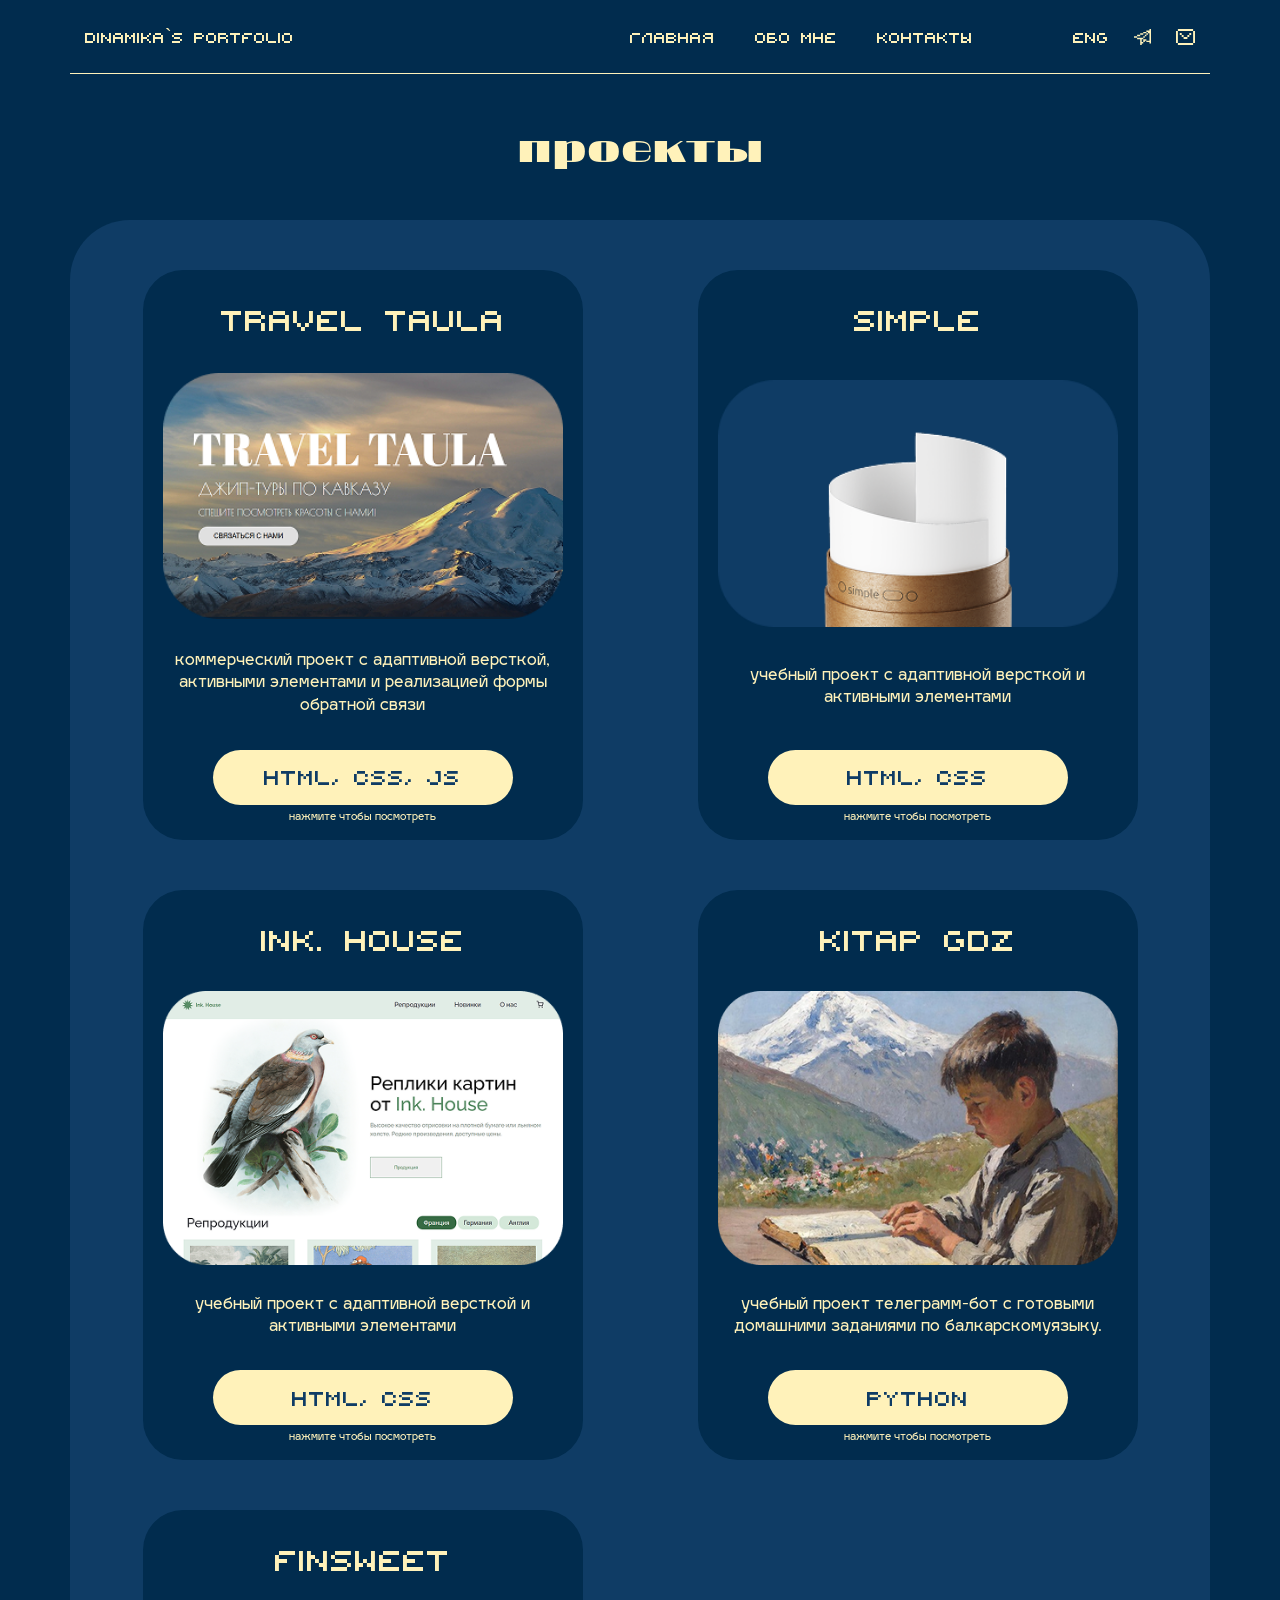
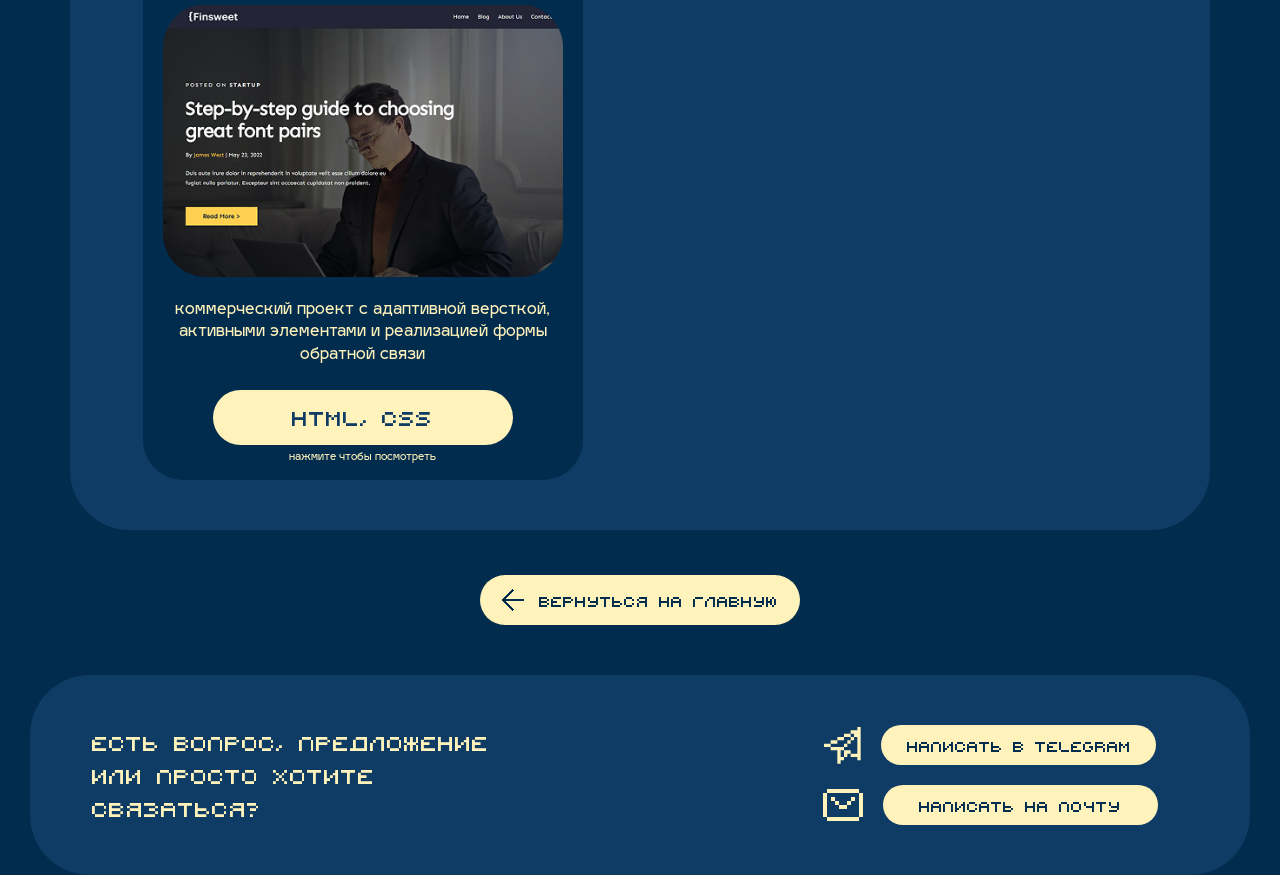
==== projects.html @ d672a6cc "Обновление портфолио" ====
<!DOCTYPE html>
<html lang="ru">
<head>
    <meta charset="UTF-8">
    <meta name="viewport" content="width=device-width, initial-scale=1.0">
    <title>Dinamika`s projects</title>
    <link rel="stylesheet" href="style.css">
</head>
<body class="projects-body">
    <header class="header">
        <div class="container">
            <h2 class="header-title">Dinamika`s portfolio</h2>
            <div class="header-btns">
                <nav class="header-orient-btns">
                    <a href="index.html" class="header-btn" id="header-text">Главная</a>
                    <a href="index.html#aboutme" class="header-btn" id="header-text">Обо мне</a>
                    <a href="index.html#contacts" class="header-btn" id="header-text">Контакты</a>
                </nav> 
                <nav class="header-contact-btns"> 
                    <a class="header-lang-a" id="header-text">ENG</a>
                    <a class="header-contact-btn" id="header-text" href="https://t.me/wuqepo"><svg width="17" height="16" viewBox="0 0 17 16" fill="none" xmlns="http://www.w3.org/2000/svg"> <path d="M15.4545 14.5455H17V0H15.4545V1.45455H12.3636V2.90909H13.9091V4.36364H15.4545V11.6364H12.3636V13.0909H15.4545V14.5455ZM0 8.72727H3.09091V7.27273H0V8.72727ZM6.18182 16H7.72727V14.5455H9.27273V13.0909H7.72727V10.1818H9.27273V8.72727H3.09091V10.1818H6.18182V16ZM3.09091 7.27273H6.18182V5.81818H3.09091V7.27273ZM9.27273 13.0909H10.8182V11.6364H12.3636V10.1818H9.27273V13.0909ZM9.27273 8.72727H10.8182V7.27273H9.27273V8.72727ZM6.18182 5.81818H9.27273V4.36364H6.18182V5.81818ZM10.8182 7.27273H12.3636V5.81818H10.8182V7.27273ZM9.27273 4.36364H12.3636V2.90909H9.27273V4.36364ZM12.3636 5.81818H13.9091V4.36364H12.3636V5.81818Z" fill="currentColor" /></svg></a>
                    <a class="header-contact-btn" id="header-text" href="mailto:dinara.otarowa@yandex.ru"><svg width="19" height="16" viewBox="0 0 19 16" fill="none" xmlns="http://www.w3.org/2000/svg">
  <path d="M3.8 4H5.7V6H3.8V4ZM5.7 6H7.6V8H5.7V6ZM15.2 4H13.3V6H15.2V4ZM13.3 6H11.4V8H13.3V6ZM7.6 8H11.4V10H7.6V8ZM0 2H1.9V14H0V2ZM17.1 2H19V14H17.1V2ZM1.9 0H17.1V2H1.9V0ZM1.9 14H17.1V16H1.9V14Z" fill="currentColor" />
</svg></a>
                </nav>
            </div>
        </div>
    </header>
    <main class="main">
        <p class="project-title">проекты</p>
        <div class="container">
            <div class="dark-card">
                <p class="title-card">travel taula</p>
                <img src="IMAGES/card-img1.png" alt="img" class="img-card">
                <p class="desc-card">коммерческий проект с адаптивной версткой, активными элементами и реализацией формы обратной связи</p>
                <div class="btns-card">
                    <button class="btn-card">html, css, js</button>
                    <p class="card-mini-desc">нажмите чтобы посмотреть</p>
                </div>
            </div>
            <div class="dark-card">
                <p class="title-card">simple</p>
                <img src="IMAGES/card-img2.png" alt="img" class="img-card">
                <p class="desc-card">учебный проект с адаптивной версткой и активными элементами</p>
                <div class="btns-card">
                    <button class="btn-card">html, css</button>
                    <p class="card-mini-desc">нажмите чтобы посмотреть</p>
                </div>
            </div>
            <div class="dark-card">
                <p class="title-card">ink. house</p>
                <img src="IMAGES/card-img3.png" alt="img" class="img-card">
                <p class="desc-card">учебный проект с адаптивной версткой и активными элементами</p>
                <div class="btns-card">
                    <button class="btn-card">html, css</button>
                    <p class="card-mini-desc">нажмите чтобы посмотреть</p>
                </div>
            </div>
            <div class="dark-card">
                <p class="title-card">kitap GDZ</p>
                <img src="IMAGES/card-img4.png" alt="img" class="img-card">
                <p class="desc-card">учебный проект телеграмм-бот с готовыми домашними заданиями по балкарскомуязыку.</p>
                <div class="btns-card">
                    <button class="btn-card">python</button>
                    <p class="card-mini-desc">нажмите чтобы посмотреть</p>
                </div>
            </div>
            <div class="dark-card">
                <p class="title-card">finsweet</p>
                <img src="IMAGES/card-img5.png" alt="img" class="img-card">
                <p class="desc-card">коммерческий проект с адаптивной версткой, активными элементами и реализацией формы обратной связи</p>
                <div class="btns-card">
                    <button class="btn-card">html, css</button>
                    <p class="card-mini-desc">нажмите чтобы посмотреть</p>
                </div>
            </div>
        </div>
        <button class="backtomain-btn">
            <svg width="22" height="22" viewBox="0 0 22 22" fill="none" xmlns="http://www.w3.org/2000/svg">
            <path d="M22 [base64]" fill="#012C4E" /></svg>
            <a class="backtomain" href="index.html">вернуться на главную</a>
        </button>
                <section class="contacts" id="contacts">
            <div class="container">
                <p class="contancts-desc">Есть вопрос, предложение<br>или просто хотите<br>связаться?</p>
                <div class="contancts-btns">
                    <div class="contact-tg-btn">
                        <svg width="37" height="37" viewBox="0 0 37 37" fill="none" xmlns="http://www.w3.org/2000/svg">
  <path d="M33.3333 33.3333H36.6667V0H33.3333V3.33333H26.6667V6.66667H30V10H33.3333V26.6667H26.6667V30H33.3333V33.3333ZM0 20H6.66667V16.6667H0V20ZM13.3333 36.6667H16.6667V33.3333H20V30H16.6667V23.3333H20V20H6.66667V23.3333H13.3333V36.6667ZM6.66667 16.6667H13.3333V13.3333H6.66667V16.6667ZM20 30H23.3333V26.6667H26.6667V23.3333H20V30ZM20 20H23.3333V16.6667H20V20ZM13.3333 13.3333H20V10H13.3333V13.3333ZM23.3333 16.6667H26.6667V13.3333H23.3333V16.6667ZM20 10H26.6667V6.66667H20V10ZM26.6667 13.3333H30V10H26.6667V13.3333Z" fill="#FFF2BA" /></svg>
                        <a href="https://t.me/wuqepo"><button class="tg-btn">написать в Telegram</button></a>
                    </div>
                    <div class="contact-mail-btn">
                        <svg width="40" height="32" viewBox="0 0 40 32" fill="none" xmlns="http://www.w3.org/2000/svg">
  <path d="M8 8H12V12H8V8ZM12 12H16V16H12V12ZM32 8H28V12H32V8ZM28 12H24V16H28V12ZM16 16H24V20H16V16ZM0 4H4V28H0V4ZM36 4H40V28H36V4ZM4 0H36V4H4V0ZM4 28H36V32H4V28Z" fill="#FFF2BA" />
                        </svg>
                        <a href="mailto:dinara.otarowa@yandex.ru"><button class="mail-btn">написать на почту</button></a>
                    </div>
                </div>
            </div>
        </section>
    </main>
</body>
</html>
---- style.css ----
@font-face {
    font-family: 'PIXY';
    /* Точное имя файла в той же папке */
    src: url('FONTS/PIXY.ttf') format('truetype');
    font-weight: normal;
    font-style: normal;
}

@font-face {
    font-family: '20db';
    src: url('FONTS/20db.otf') format('opentype'); /* Если файл .otf, то format('opentype') */
    font-weight: normal;
    font-style: normal;
}
@font-face {
    font-family: 'Igra Sans';
    src: url('FONTS/IgraSans.otf') format('opentype'); /* Если файл .otf, то format('opentype') */
    font-weight: normal;
    font-style: normal;
}


:root {
    --5: #FFE873;
    --4: #03415A;
    --3: #012c4e;
	--2: #0f3c65;
	--1: #fff2ba;
    --font-family: "PIXY", sans-serif;
    --second-family: "Igra Sans", sans-serif;
    --third-family: "Inter", sans-serif;
    --font3: "Consolas", sans-serif;
    --font4: "Bondi", sans-serif;
    --font-weight-regular: 400;
}

body {
    background-color: #0F3C65;
    margin:0;
}

button {
    cursor: pointer;
}

button:hover {
    transform: translateY(-2px);
}

p,
h2,
img {
    margin: 0px;
}

a{
    color: #000000;
    text-decoration: none;
    cursor: pointer;
}

a img:hover{
    color: #E8D88F;
}

button {
    background: none;
    border: none;
    padding: 0;
}
.container{
    padding: 0 15px 0 15px;
    min-width: 1110px;
}


/* HEADER */
#header-text {
    font-family: var(--font-family);
    font-weight: 400;
    font-size: 20px;
    color: var(--1);
}

#header-text:hover{
    color: #E8D88F;
}
.header {
    display: flex;
    justify-content: center;
    align-items: center;
}
.header .container {
    display: flex;
    flex-direction: row;
    align-items: center;
    justify-content: space-between;
    border-bottom: 1px solid var(--1);
    padding: 25px 15px 25px 15px;

}
.header-title {
    font-family: var(--font-family);
    font-weight: 400;
    font-size: 20px;
    color: var(--1);
}
.header-btns {
    display: flex;
    flex-direction: row;
    justify-content: space-between;
    align-items: center;
    gap: 100px;
}
/* .header-btn {
} */
.header-contact-btns {
    display: flex;
    flex-direction: row;
    align-items: center;
    justify-content: center;
    gap: 25px;
}
.header-orient-btns {
    display: flex;
    flex-direction: row;
    align-items: center;
    justify-content: center;
    gap: 40px;
}
.header-contact-btn {
    display: flex;
    flex-direction: row;
    align-items: center;
    justify-content: center;
    color: var(--1);
}
.header-contact-btn:hover{
    color: #E8D88F;
}

.welcome {
    display: flex;
    align-items: center;
    justify-content: center;
    margin-top: 80px;
}
.welcome .container {
    display: flex;
    flex-direction: row;
    justify-content: center;
    align-items: center;
    width: 1140px;
    height: 440px;
    background-color: var(--3);
    border-radius: 60px;
}
.welcome-text {
    display: flex;
    flex-direction: column;
    gap: 40px;
}
.welcome-title {
    font-weight: 400;
    font-size: 48px;
    text-align: center;
    color: #fff;
    font-family: var(--second-family);
}
.hi-img {
    width: 60px;
    height: auto;
}
.welcome-desc {
    font-weight: var(--font-weight-regular);
    font-size: 18px;
    line-height: 1.7;
    color: #fff;
    font-family: var(--second-family);
    width: 350px;
}
.welcome-btns {
    display: flex;
    gap: 25px;
}
.welcome-btn {
    font-family: var(--font-family);
    font-size: 18px;
    color: var(--3);
    width: 150px;
    height: 37px;
    border-radius: 30px;
    background-color: var(--5);
}
.welcome-btn:hover {
    background-color: #E8D35A;

}
.welcome-img {
    align-self: flex-end;
}

.welcome-img:hover {
    transform: scale(0.9);
}

#welcome-desc-span {
    color: var(--1);
}
/* PROJECTS */
.projects {
    display: flex;
    align-items: center;
    justify-content: center;
    margin-top: 115px;
}
.projects .container {
    position: relative;
    min-height: 1000px;
    /* display: flex;
    flex-direction: column;
    align-items: flex-end;
    justify-content: center; */
}
.PROJECTS-title1 {
    position: absolute;
    top: 115px;
    left: 75px;

    font-family: var(--font4);
    font-weight: 400;
    font-size: 120px;
    color: var(--5);
}
.PROJECTS-title2 {
    position: absolute;
    top: 520px;
    left: 490px;

    font-family: var(--font4);
    font-weight: 400;
    font-size: 120px;
    text-align: center;
    color: var(--5);
}
.project-card1 {
    position: absolute;
    top: 0;
    left: 460px;
    z-index: 1;
    
    display: flex;
    flex-direction: column;
    align-items: center;
    justify-content: center;
    padding: 10px 10px 5px 25px;
    width: 600px;
    height: 370px;
    background: var(--3);
    border-radius: 40px;
    box-shadow: 0 4px 12px rgba(0, 0, 0, 0.15);
}

.project-card1:hover {
    transform: translateY(2px);
}
.project-card2 {
    position: absolute;
    top: 410px;
    left: 40px;
    z-index: 1;

    display: flex;
    flex-direction: column;
    align-items: center;
    justify-content: center;
    padding: 10px 10px 5px 25px;
    width: 600px;
    height: 370px;
    background: var(--3);
    border-radius: 40px;
    box-shadow: 0 4px 12px rgba(0, 0, 0, 0.15);
}
.project-card2:hover {
    transform: translateY(2px);
}
.card-title {
    font-family: var(--font-family);
    font-size: 33px;
    text-align: center;
    color: var(--1);
    font-weight: 400;
}
.card-img-and-desc{
    display: flex;
    flex-direction: row;
    align-items: center;
    gap: 15px;
}
.card-desc {
    font-family: var(--second-family);
    font-weight: 400;
    font-size: 20px;
    line-height: 1.5;
    text-align: center;
    color: var(--1);
}
.card-img {
    margin: 20px 0 20px 0;
}
.card-btns {
    display: flex;
    flex-direction: column;
    align-self: flex-start;
    margin-left: 50px;
    gap: 5px;
}
.card-btn {
    border-radius: 50px;
    height: 39px;
    width: 240px;
    font-family: var(--font-family);
    font-size: 20px;
    text-align: center;
    color: var(--2);
    font-weight: 400;
    background: var(--1)
}
.card-mini-desc {
    font-family: var(--second-family);
    font-size: 10px;
    line-height: 1.5;
    text-align: center;
    color: var(--1);
    font-weight: 400;
}
.projects-all-btn {
    display: flex;
    flex-direction: row;
    justify-content: center;
    align-items: center;
    gap: 15px;

    position: absolute;
    top: 840px;
    left: 280px;

    font-family: var(--font-family);
    font-weight: 400;
    font-size: 34px;
    color: var(--5);
    border-radius: 80px;
    width: 590px;
    height: 96px;
    background: var(--3);
}
.watch-all {
    font-family: var(--font-family);
    font-weight: 400;
    font-size: 34px;
    text-align: center;
    color: var(--5);
}
.projects-all-btn:hover {
    background-color: #042947;
    transform: translateY(-2px);
}

/* ABOUT ME */

.aboutme {
    display: flex;
    align-items: center;
    justify-content: center;
    background-color: var(--3);
    padding: 90px 0 90px 0;
}
.aboutme .container {
    position: relative;
}
.aboutme-title {
    font-family: var(--font4);
    font-weight: 400;
    font-size: 40px;
    color: var(--5);
}
#aboutme-title-part {
    font-family: "20db", sans-serif;
    font-size: 55px;
}
.aboutme-bg-img {
    position: relative;
}
.about-me-text {
    position: absolute;
    top: 420px;
    left: 225px;
    width: 350px;
    height: 350px;
    font-family: var(--font3);
    font-weight: 400;
    font-size: 21px;
    line-height: 1.3;
    color: #002576;
}
/* TITLE OF CONTACTS */
.contacts-title-section{
    display: flex;
    justify-content: center;
    align-items: center;
    margin: 40px 0 40px 0;
}
.contacts-title {
    align-self: center;
    font-family: '20db';
    font-weight: 400;
    font-size: 30px;
    color: var(--5);
}
/* CONTACTS */

.contacts {
    display: flex;
    flex-direction: column;
    align-items: center;
    justify-content: center;
    background-color: var(--3)
}
.contacts .container {
    display: flex;
    flex-direction: row;
    align-items: center;
    justify-content: center;
    gap: 290px;
    padding: 50px 55px 50px 55px;
}
.contancts-desc {
    font-family: var(--font-family);
    font-weight: 400;
    font-size: 29px;
    color: var(--1);
}
.contancts-btns {
    display: flex;
    flex-direction: column;
    gap: 20px;
}
.contact-tg-btn {
    display: flex;
    flex-direction: row;
    gap:20px;
    align-items: center;
    justify-content: center;
}
.contact-mail-btn{
    display: flex;
    flex-direction: row;
    gap:20px;
    align-items: center;
    justify-content: center;
}
.tg-btn {
    background-color: var(--1);
    font-family: var(--font-family);
    font-weight: 400;
    font-size: 20px;
    color: var(--3);
    border-radius: 30px;
    width: 275px;
    height: 40px;
}
.tg-btn:hover{
    background-color: #E8D88F;
}
.mail-btn {
    background-color: var(--1);
    font-family: var(--font-family);
    font-weight: 400;
    font-size: 20px;
    color: var(--3);
    border-radius: 30px;
    width: 275px;
    height: 40px;
}
.mail-btn:hover{
    background-color: #E8D88F;
}

/* PROJECTS HTML */
.projects-body{
    background-color: var(--3);

}
.main {
    display: flex;
    flex-direction: column;
    align-items: center;
    justify-content: center;
    margin-top: 50px;
}
.project-title {
    font-family: '20db';
    font-weight: 400;
    font-size: 35px;
    text-align: center;
    color: var(--1);
}
.main .container {
    display: grid;
    grid-template-columns: repeat(2, 1fr);
    margin-top: 50px;
    justify-items: center;
    row-gap: 50px;
    background-color: var(--2);
    border-radius: 60px;
    padding-top: 50px;
    padding-bottom: 50px;
}
.dark-card {
    display: flex;
    flex-direction: column;
    justify-content: space-between;

    padding: 25px 20px 15px 20px;
    gap: 20px;

    border-radius: 40px;
    width: 400px;
    height: 530px;
    background: var(--3
    );
    /* box-shadow: 0px 7px 4px 0 rgba(255, 242, 186, 0.21); /подсветка карточек, пока что уберу */
}
.title-card {
    font-family: var(--font-family);
    font-weight: 400;
    font-size: 40px;
    text-align: center;
    color: var(--1);
}
.desc-card {
    font-family: var(--second-family);
    font-weight: 400;
    font-size: 15px;
    line-height: 1.5;
    text-align: center;
    color: var(--1);
}
.btns-card {
    display: flex;
    flex-direction: column;
    align-items: center;
    gap: 5px;
}
.btn-card {
    border-radius: 50px;
    width: 300px;
    height: 55px;
    background-color: var(--1);

    font-family: var(--font-family);
    font-weight: 400;
    font-size: 28px;
    text-align: center;
    color: var(--2);
}

/* .light-card {
    display: flex;
    flex-direction: column;

    padding: 25px 20px 10px 20px;
    gap: 20px;

    border-radius: 40px;
    width: 400px;
    height: 520px;
    background: var(--1);

    box-shadow: 3px 5px 4px 0 rgba(255, 242, 186, 0.21);
}
.light-card .title-card,
.light-card .desc-card,
.light-card .card-mini-desc {
    color: var(--2);
}
.light-card .btn-card{
    background-color: var(--3);
    color:var(--1);
} */

.backtomain-btn {
    display: flex;
    flex-direction: row;
    justify-content: center;
    align-items: center;
    gap: 15px;

    margin-top: 45px;

    font-family: var(--font-family);
    font-weight: 400;
    font-size: 20px;
    color: var(--3);
    border-radius: 80px;
    width: 320px;
    height: 50px;
    background: var(--1);
}
.backtomain {
    font-family: var(--font-family);
    font-weight: 400;
    font-size: 20px;
    text-align: center;
    color: var(--3);
}
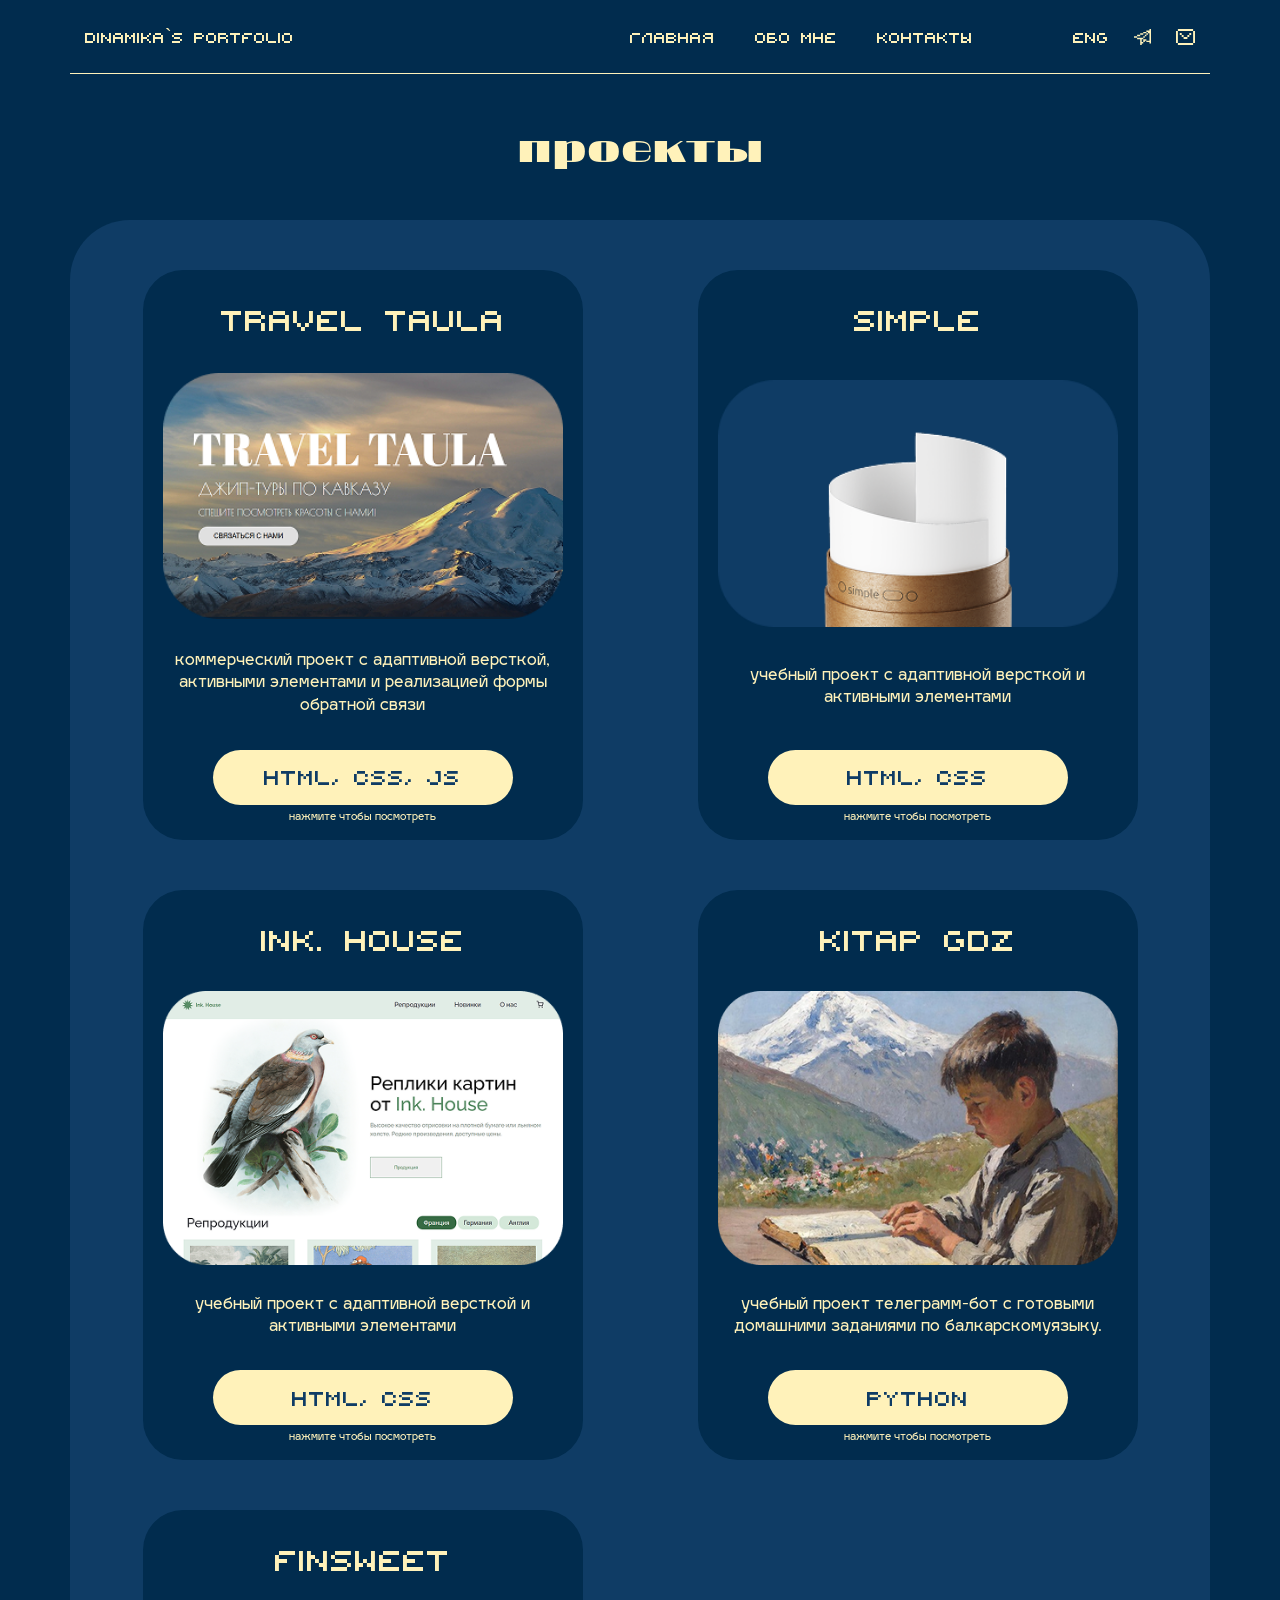
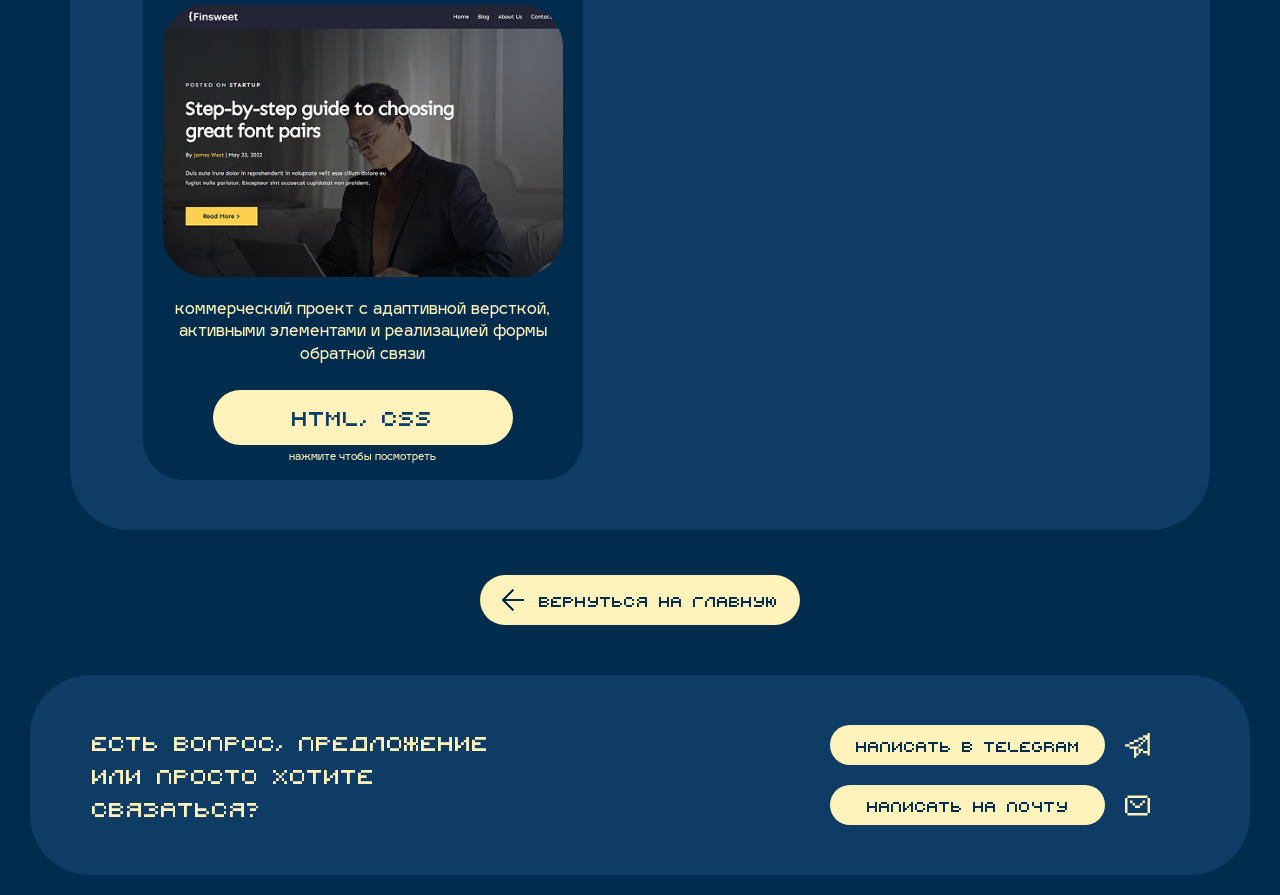
==== commit f17daf5b: "Обновление страниц портфолио" ====
--- a/projects.html
+++ b/projects.html
@@ -85,15 +85,15 @@
                 <p class="contancts-desc">Есть вопрос, предложение<br>или просто хотите<br>связаться?</p>
                 <div class="contancts-btns">
                     <div class="contact-tg-btn">
-                        <svg width="37" height="37" viewBox="0 0 37 37" fill="none" xmlns="http://www.w3.org/2000/svg">
+                        <a href="https://t.me/wuqepo"><button class="tg-btn">написать в Telegram</button></a>
+                        <svg width="25" height="25" viewBox="0 0 37 37" fill="none" xmlns="http://www.w3.org/2000/svg">
   <path d="M33.3333 33.3333H36.6667V0H33.3333V3.33333H26.6667V6.66667H30V10H33.3333V26.6667H26.6667V30H33.3333V33.3333ZM0 20H6.66667V16.6667H0V20ZM13.3333 36.6667H16.6667V33.3333H20V30H16.6667V23.3333H20V20H6.66667V23.3333H13.3333V36.6667ZM6.66667 16.6667H13.3333V13.3333H6.66667V16.6667ZM20 30H23.3333V26.6667H26.6667V23.3333H20V30ZM20 20H23.3333V16.6667H20V20ZM13.3333 13.3333H20V10H13.3333V13.3333ZM23.3333 16.6667H26.6667V13.3333H23.3333V16.6667ZM20 10H26.6667V6.66667H20V10ZM26.6667 13.3333H30V10H26.6667V13.3333Z" fill="#FFF2BA" /></svg>
-                        <a href="https://t.me/wuqepo"><button class="tg-btn">написать в Telegram</button></a>
                     </div>
                     <div class="contact-mail-btn">
-                        <svg width="40" height="32" viewBox="0 0 40 32" fill="none" xmlns="http://www.w3.org/2000/svg">
+                        <a href="mailto:dinara.otarowa@yandex.ru"><button class="mail-btn">написать на почту</button></a>
+                        <svg width="25" height="25" viewBox="0 0 40 32" fill="none" xmlns="http://www.w3.org/2000/svg">
   <path d="M8 8H12V12H8V8ZM12 12H16V16H12V12ZM32 8H28V12H32V8ZM28 12H24V16H28V12ZM16 16H24V20H16V16ZM0 4H4V28H0V4ZM36 4H40V28H36V4ZM4 0H36V4H4V0ZM4 28H36V32H4V28Z" fill="#FFF2BA" />
                         </svg>
-                        <a href="mailto:dinara.otarowa@yandex.ru"><button class="mail-btn">написать на почту</button></a>
                     </div>
                 </div>
             </div>
--- a/style.css
+++ b/style.css
@@ -34,6 +34,10 @@
     --font-weight-regular: 400;
 }
 
+html{
+    scroll-behavior: smooth;
+}
+
 body {
     background-color: #0F3C65;
     margin:0;
@@ -424,13 +428,17 @@
     flex-direction: column;
     align-items: center;
     justify-content: center;
-    background-color: var(--3)
+    margin-bottom: 20px;
 }
 .contacts .container {
     display: flex;
     flex-direction: row;
     align-items: center;
     justify-content: center;
+
+    background-color: var(--3);
+    border-radius: 60px;
+
     gap: 290px;
     padding: 50px 55px 50px 55px;
 }
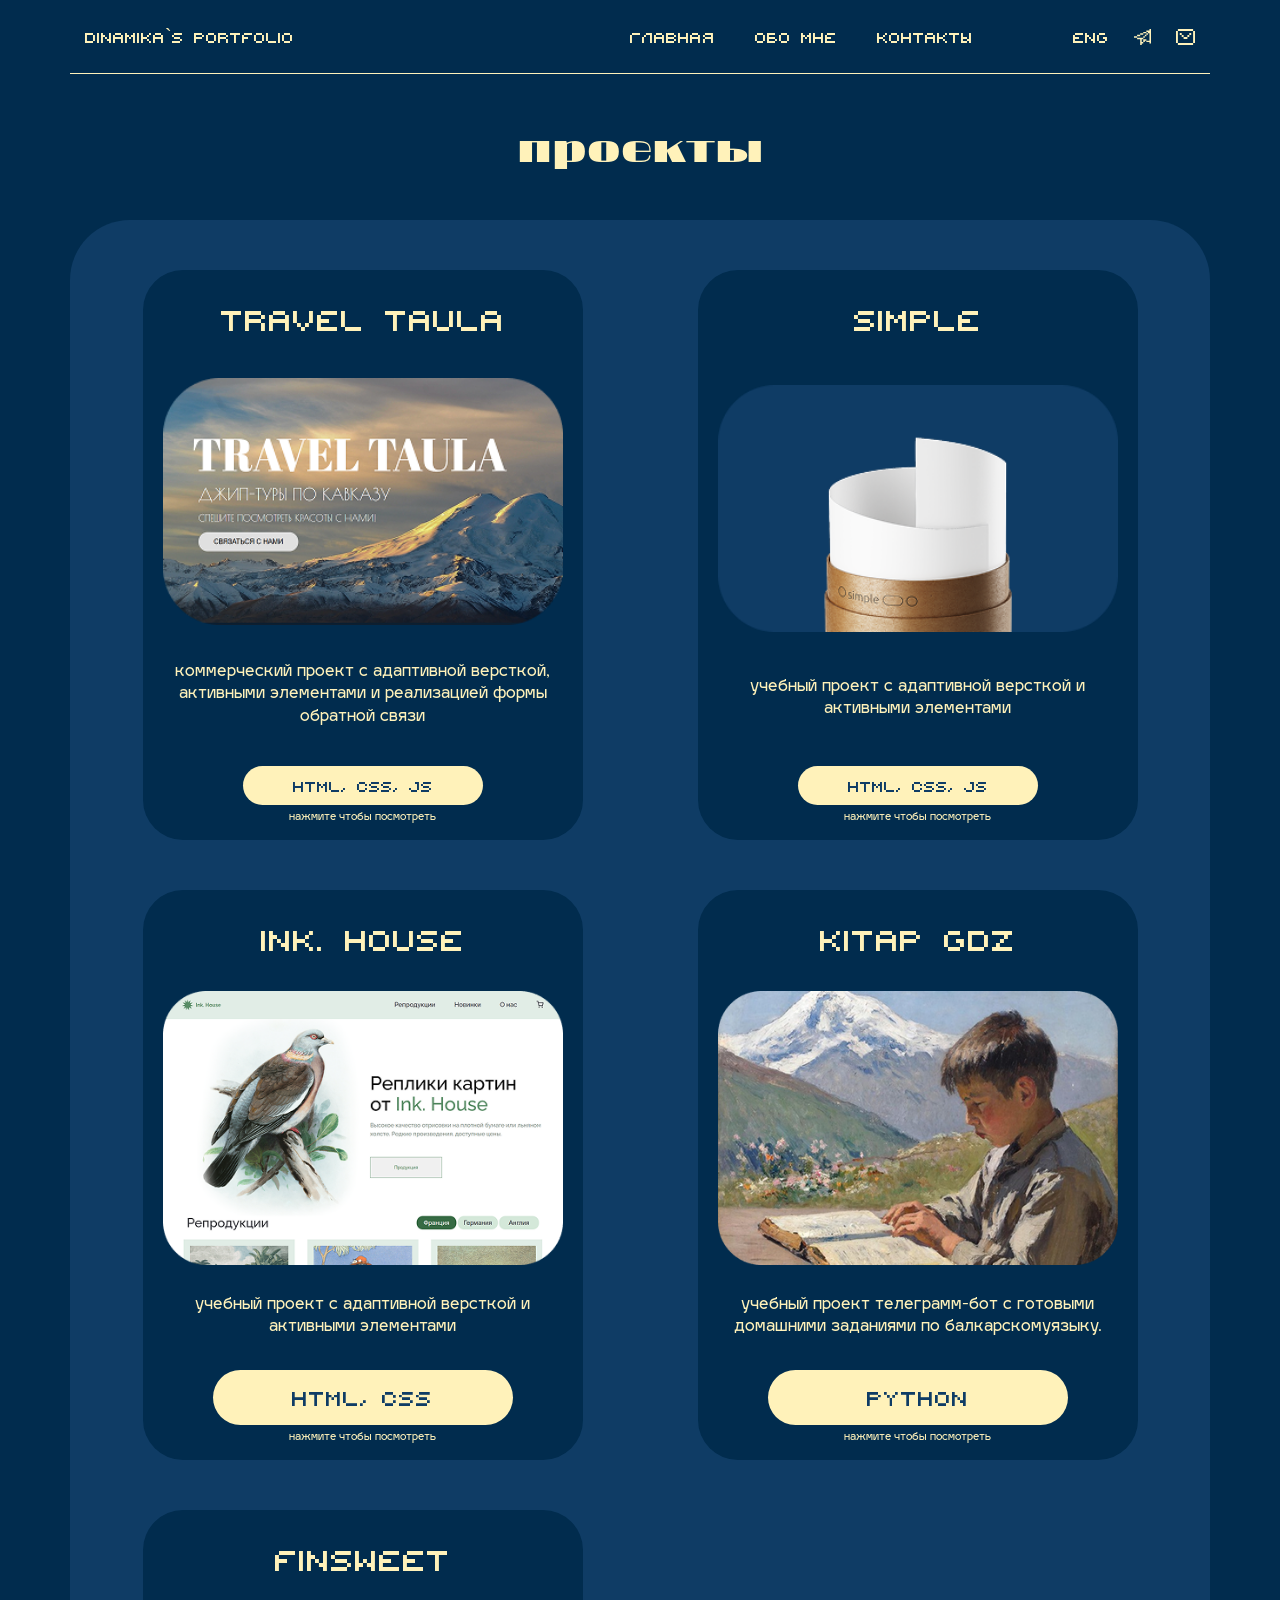
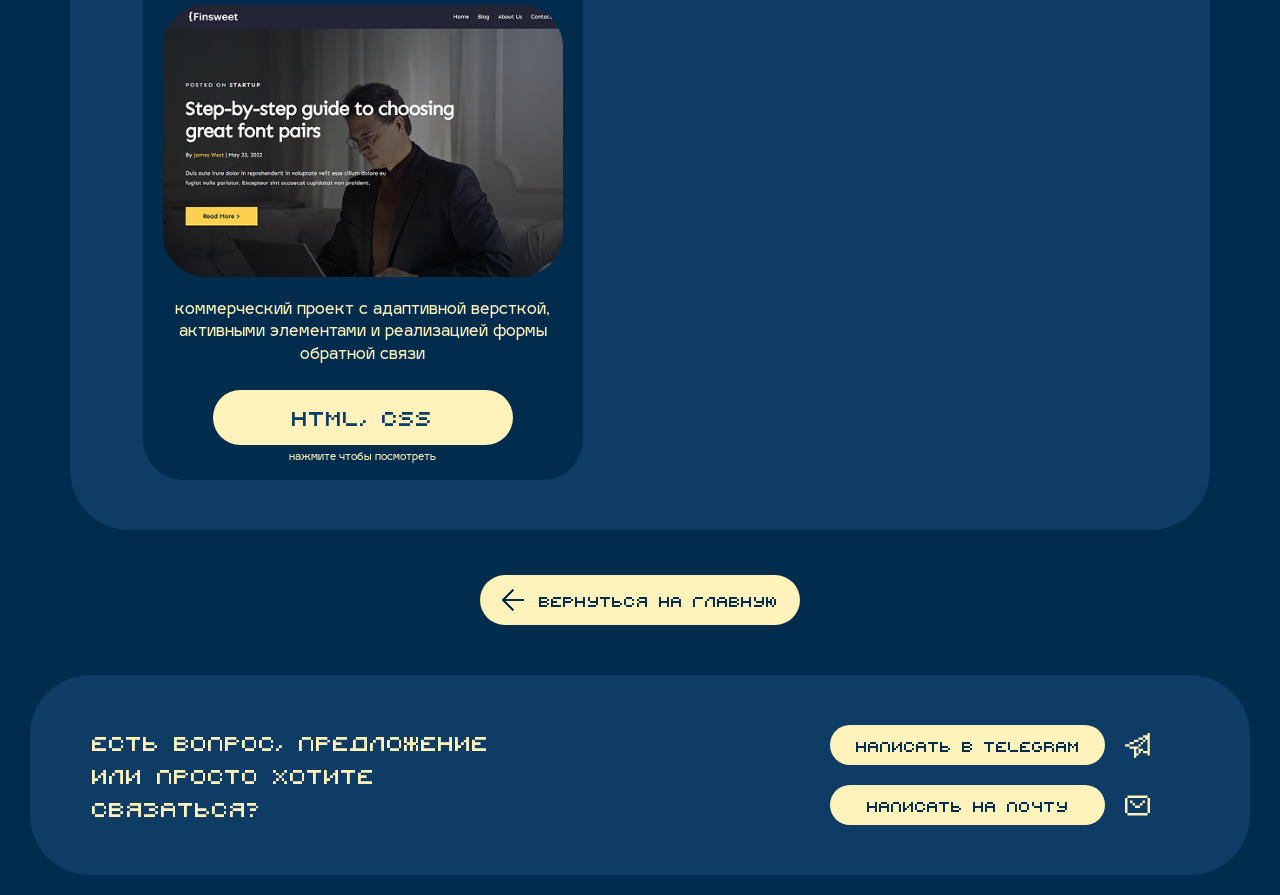
==== commit 2ad4b24e: "обновление сайта" ====
--- a/projects.html
+++ b/projects.html
@@ -34,7 +34,7 @@
                 <img src="IMAGES/card-img1.png" alt="img" class="img-card">
                 <p class="desc-card">коммерческий проект с адаптивной версткой, активными элементами и реализацией формы обратной связи</p>
                 <div class="btns-card">
-                    <button class="btn-card">html, css, js</button>
+                    <a href="https://wuqepo.github.io/Gaev-Travel/"><button class="card-btn">html, css, js</button></a>
                     <p class="card-mini-desc">нажмите чтобы посмотреть</p>
                 </div>
             </div>
@@ -43,7 +43,7 @@
                 <img src="IMAGES/card-img2.png" alt="img" class="img-card">
                 <p class="desc-card">учебный проект с адаптивной версткой и активными элементами</p>
                 <div class="btns-card">
-                    <button class="btn-card">html, css</button>
+                    <a href="https://wuqepo.github.io/simple/"><button class="card-btn">html, css, js</button></a>
                     <p class="card-mini-desc">нажмите чтобы посмотреть</p>
                 </div>
             </div>
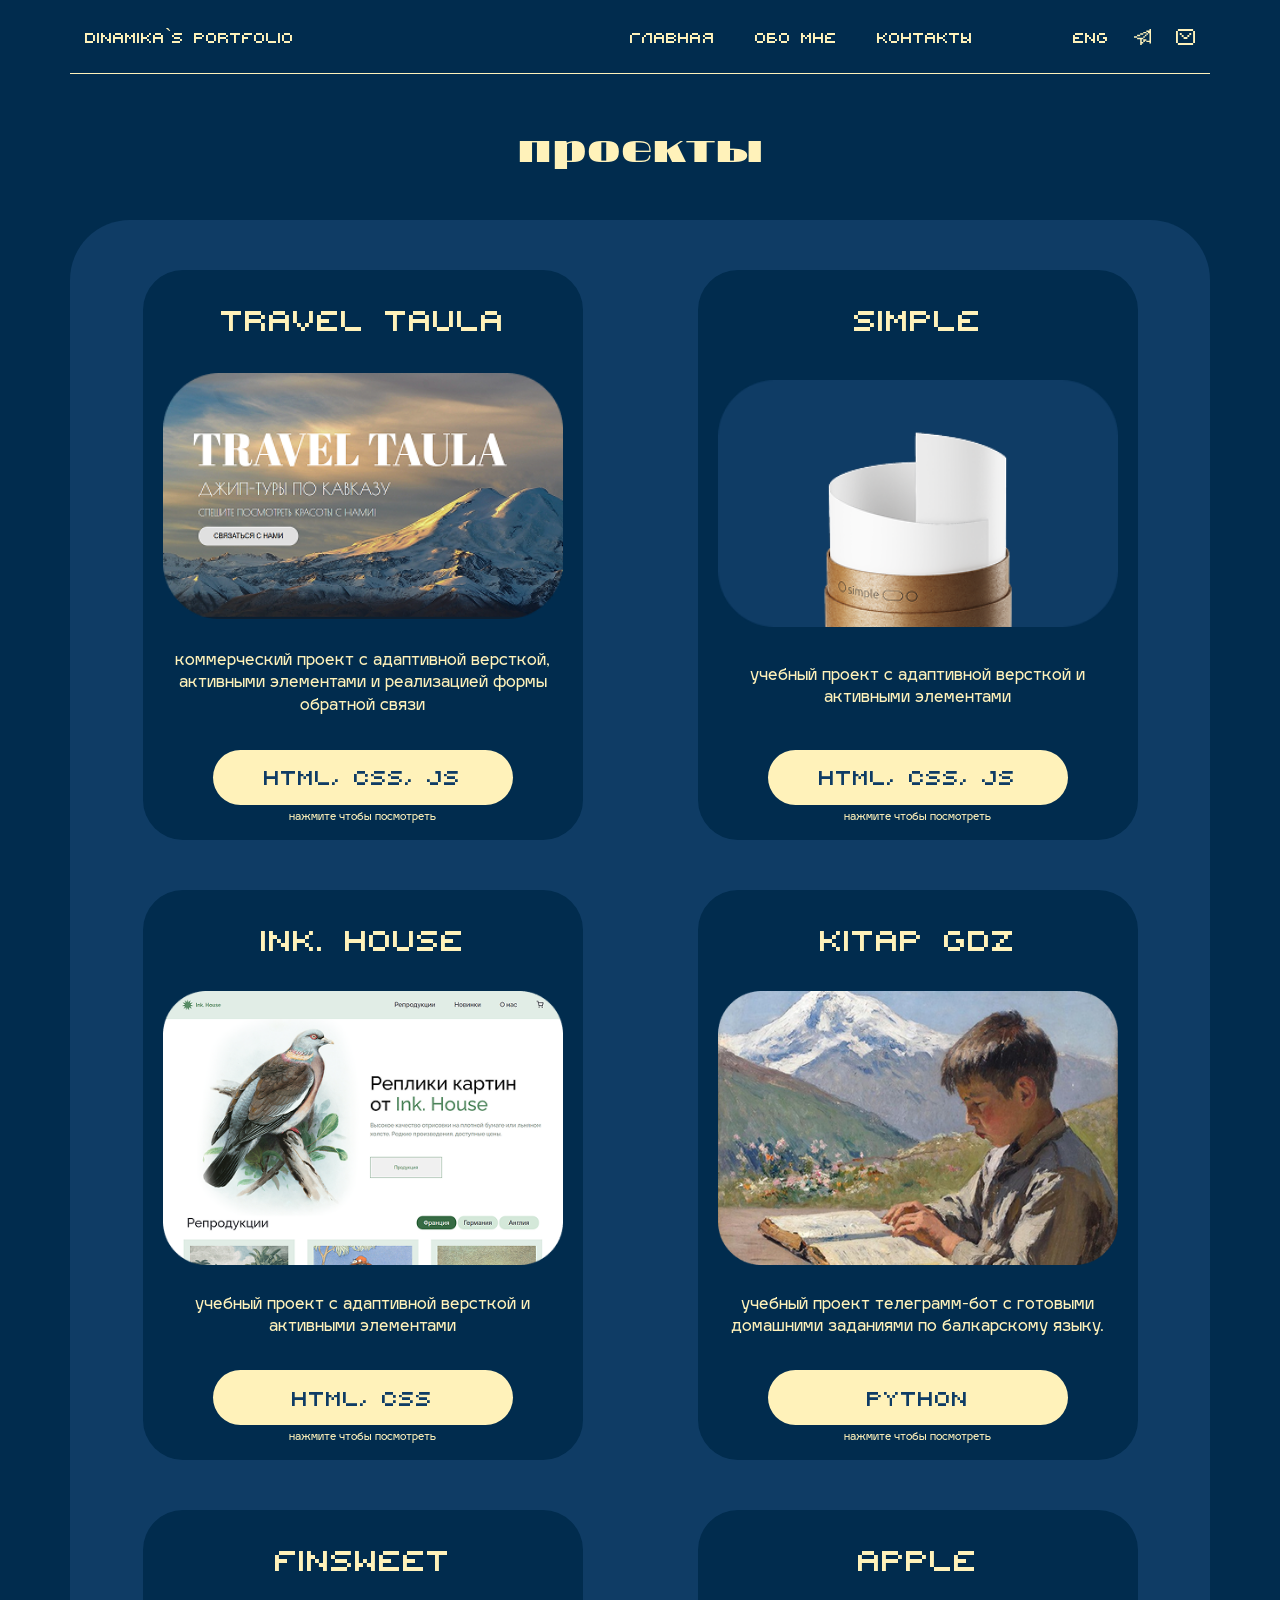
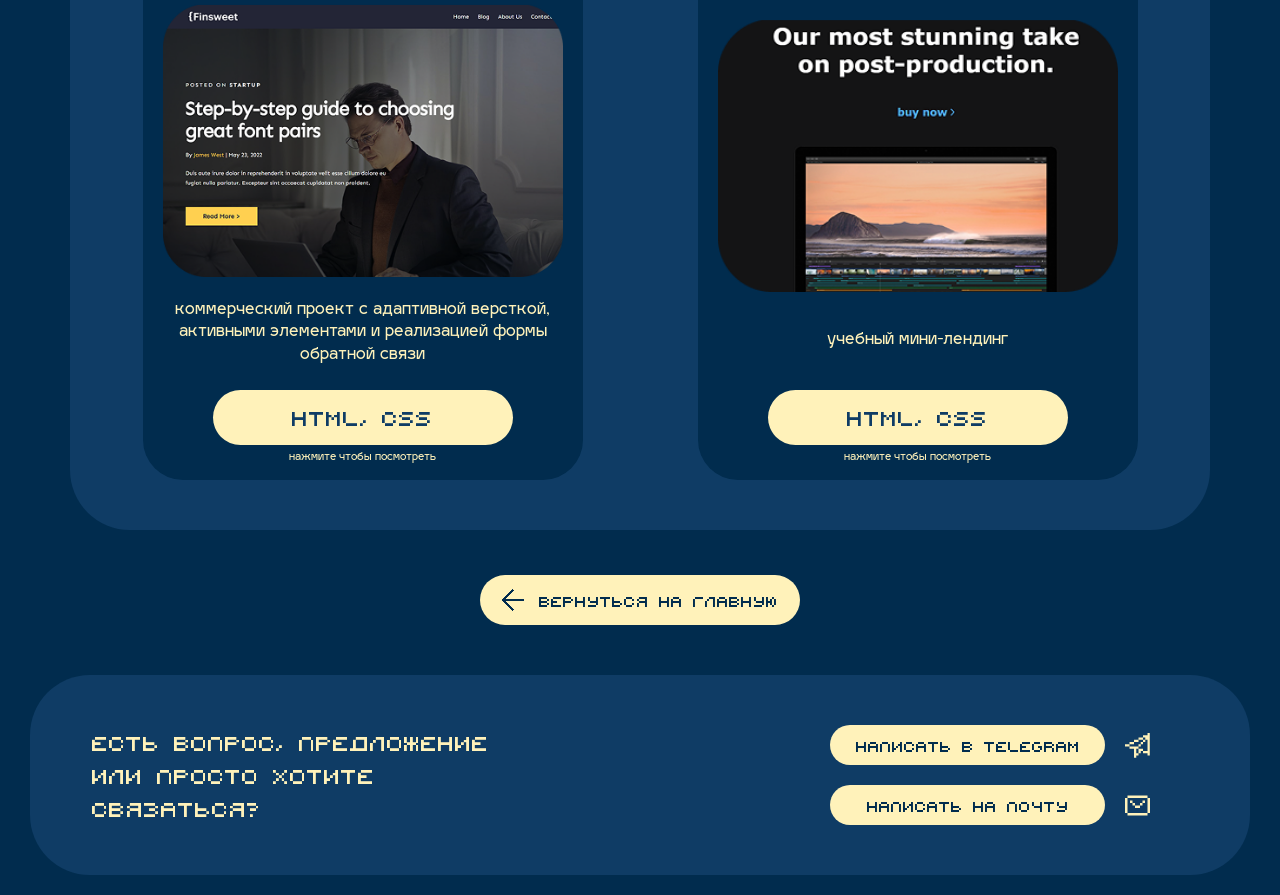
==== commit aff101b7: "обновление сайта" ====
--- a/projects.html
+++ b/projects.html
@@ -34,7 +34,7 @@
                 <img src="IMAGES/card-img1.png" alt="img" class="img-card">
                 <p class="desc-card">коммерческий проект с адаптивной версткой, активными элементами и реализацией формы обратной связи</p>
                 <div class="btns-card">
-                    <a href="https://wuqepo.github.io/Gaev-Travel/"><button class="card-btn">html, css, js</button></a>
+                    <a href="https://wuqepo.github.io/Gaev-Travel/"><button class="btn-card">html, css, js</button></a>
                     <p class="card-mini-desc">нажмите чтобы посмотреть</p>
                 </div>
             </div>
@@ -43,7 +43,7 @@
                 <img src="IMAGES/card-img2.png" alt="img" class="img-card">
                 <p class="desc-card">учебный проект с адаптивной версткой и активными элементами</p>
                 <div class="btns-card">
-                    <a href="https://wuqepo.github.io/simple/"><button class="card-btn">html, css, js</button></a>
+                    <a href="https://wuqepo.github.io/simple/"><button class="btn-card">html, css, js</button></a>
                     <p class="card-mini-desc">нажмите чтобы посмотреть</p>
                 </div>
             </div>
@@ -52,16 +52,16 @@
                 <img src="IMAGES/card-img3.png" alt="img" class="img-card">
                 <p class="desc-card">учебный проект с адаптивной версткой и активными элементами</p>
                 <div class="btns-card">
-                    <button class="btn-card">html, css</button>
+                    <a href="https://wuqepo.github.io/Ink.-House/"><button class="btn-card">html, css</button></a>
                     <p class="card-mini-desc">нажмите чтобы посмотреть</p>
                 </div>
             </div>
             <div class="dark-card">
                 <p class="title-card">kitap GDZ</p>
                 <img src="IMAGES/card-img4.png" alt="img" class="img-card">
-                <p class="desc-card">учебный проект телеграмм-бот с готовыми домашними заданиями по балкарскомуязыку.</p>
+                <p class="desc-card">учебный проект телеграмм-бот с готовыми домашними заданиями по балкарскому языку.</p>
                 <div class="btns-card">
-                    <button class="btn-card">python</button>
+                    <a href="https://t.me/kitapGDZ_bot"><button class="btn-card">python</button></a>
                     <p class="card-mini-desc">нажмите чтобы посмотреть</p>
                 </div>
             </div>
@@ -71,6 +71,15 @@
                 <p class="desc-card">коммерческий проект с адаптивной версткой, активными элементами и реализацией формы обратной связи</p>
                 <div class="btns-card">
                     <button class="btn-card">html, css</button>
+                    <p class="card-mini-desc">нажмите чтобы посмотреть</p>
+                </div>
+            </div>
+            <div class="dark-card">
+                <p class="title-card">Apple</p>
+                <img src="IMAGES/card-img6.png" alt="img" class="img-card">
+                <p class="desc-card">учебный мини-лендинг</p>
+                <div class="btns-card">
+                    <a href="https://wuqepo.github.io/Apple_landing/"><button class="btn-card">html, css</button></a>
                     <p class="card-mini-desc">нажмите чтобы посмотреть</p>
                 </div>
             </div>
--- a/style.css
+++ b/style.css
@@ -377,7 +377,7 @@
     align-items: center;
     justify-content: center;
     background-color: var(--3);
-    padding: 90px 0 90px 0;
+    padding: 30px 0 30px 0;
 }
 .aboutme .container {
     position: relative;
@@ -394,16 +394,19 @@
 }
 .aboutme-bg-img {
     position: relative;
+    width: 800px;
+    height: auto;
+    left: 150px;
 }
 .about-me-text {
     position: absolute;
-    top: 420px;
-    left: 225px;
+    top: 330px;
+    left: 315px;
     width: 350px;
     height: 350px;
     font-family: var(--font3);
     font-weight: 400;
-    font-size: 21px;
+    font-size: 16px;
     line-height: 1.3;
     color: #002576;
 }
@@ -539,6 +542,12 @@
     );
     /* box-shadow: 0px 7px 4px 0 rgba(255, 242, 186, 0.21); /подсветка карточек, пока что уберу */
 }
+
+.dark-card:hover{
+    transform: translateY(2px);
+    box-shadow: 5px 5px 1px rgba(0, 0, 0, 0.2);
+}
+
 .title-card {
     font-family: var(--font-family);
     font-weight: 400;
